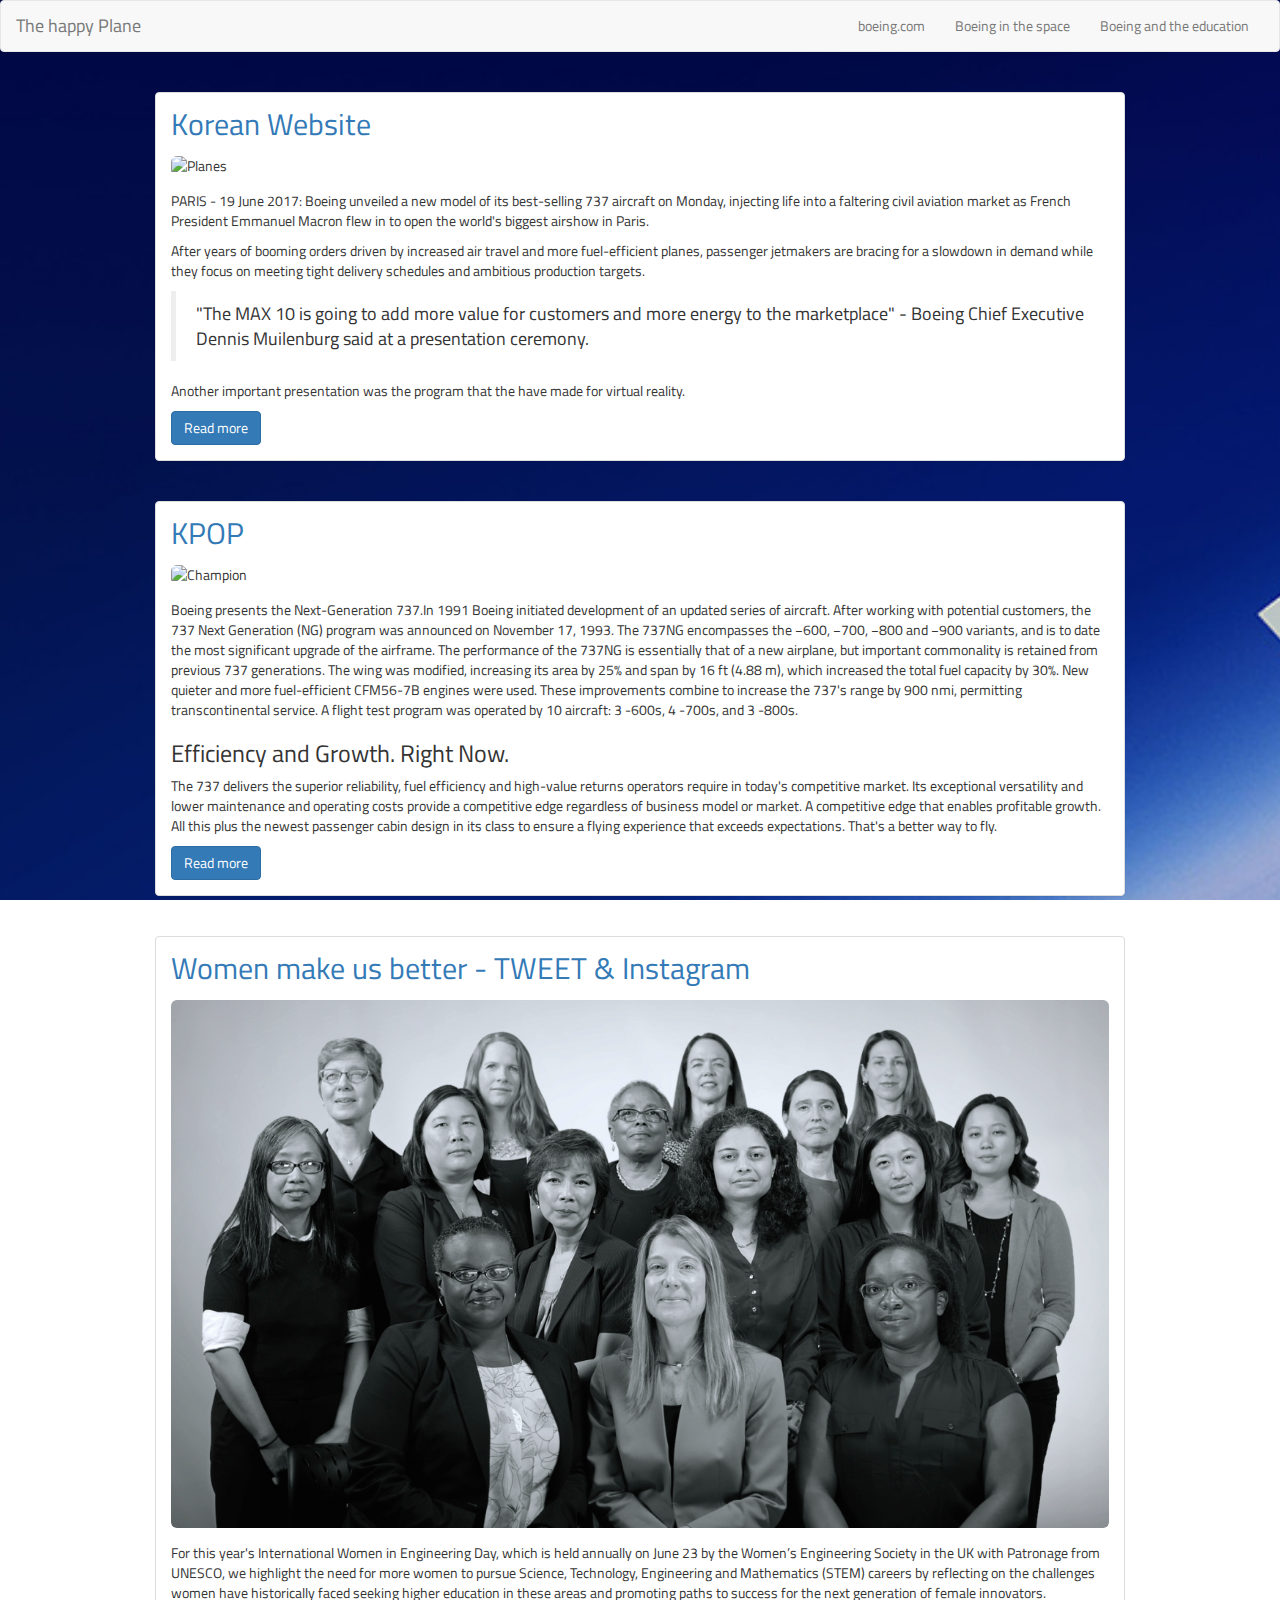
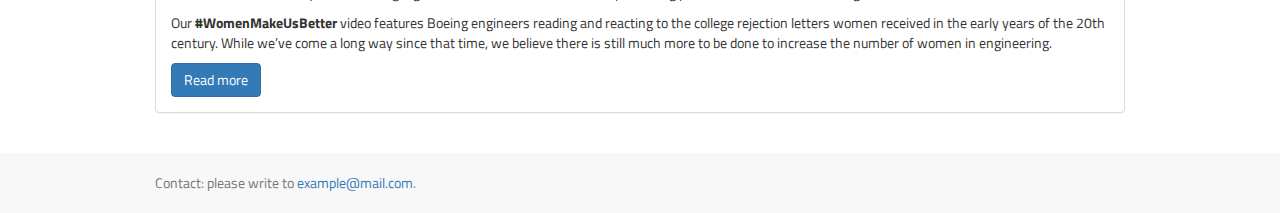
==== index.html @ 5ed37708 "Add files via upload" ====
<!DOCTYPE html>
<html> 
	<head>
		<meta charset="UTF-8">
		<title>Page Title</title>
		<!-- Defines the scale of the page -->
		<meta name="viewport" content="width=device-width, initial-scale=1">
		
		<!-- Latest compiled and minified Bootsttrap CSS -->
		<link rel="stylesheet" href="https://maxcdn.bootstrapcdn.com/bootstrap/3.3.6/css/bootstrap.min.css">

		<!-- Custom styles -->
		<link rel="stylesheet" type="text/css" href="css/styles.css">

		<!--jQuery library, required for botstrap -->
		<script src="https://ajax.googleapis.com/ajax/libs/jquery/1.12.2/jquery.min.js"></script>

		<!-- Latest compiled and minified Bootstrap JavaScript -->
		<script src="https://maxcdn.bootstrapcdn.com/bootstrap/3.3.6/js/bootstrap.min.js"></script>

		<!-- Defines a client-side script -->
		<script type="text/javascript" src="js/script.js"></script>

		<!-- Include a google font -->
		<link href='https://fonts.googleapis.com/css?family=Titillium+Web:400,200,200italic,300,300italic,900,700italic,600italic,400italic,600,700' rel='stylesheet' type='text/css'>
	</head>
	
	<body>

		<!-- WRAP is part of the sticky footer example -->
		<!-- found at https://getbootstrap.com/2.3.2/examples/sticky-footer-navbar.html -->
		<div class="wrap">
			<header>
				<!-- Found at https://getbootstrap.com/components/#navbar -->
				<nav class="navbar navbar-default">
					<div class="container-fluid">
						<!-- Brand and toggle get grouped for better mobile display -->
						<div class="navbar-header">
							<button type="button" class="navbar-toggle collapsed" data-toggle="collapse" data-target="#bs-example-navbar-collapse-1" aria-expanded="false">
								<span>MENU</span>
							</button>
							<a class="navbar-brand" href="index.html">The happy Plane</a>
						</div>

						<div class="collapse navbar-collapse" id="bs-example-navbar-collapse-1">
							<ul class="nav navbar-nav navbar-right">
								<li><a href="http://www.boeing.com/">boeing.com</a></li>
								<li><a href="http://www.boeing.com/space/">Boeing in the space</a></li>
								<li><a href="http://www.boeing.com/principles/education.page">Boeing and the education</a></li>
							</ul>
						</div>
					</div>
				</nav>
			</header>

			<div class="main-content">
				<div class="container">

					<!-- Bootstrap panel explained here -->
					<!-- http://www.w3schools.com/bootstrap/bootstrap_panels.asp -->
					<div class="panel panel-default">
						<div class="panel-body">
							<a href="post-01.html">
								<h2>Korean Website</h2>
							</a>

							<img class="img-responsive img-rounded" src="https://www.thetimes.co.uk/imageserver/image/%2Fmethode%2Fsundaytimes%2Fprod%2Fweb%2Fbin%2F2ac6efac-43c8-11ec-b414-b1f6389ab345.jpg?crop=4848%2C3232%2C0%2C0&resize=1770" alt="Planes">

							<p>PARIS - 19 June 2017: Boeing unveiled a new model of its best-selling 737 aircraft on Monday, injecting life into a faltering civil aviation market as French President Emmanuel Macron flew in to open the world's biggest airshow in Paris. </p>

							<p>After years of booming orders driven by increased air travel and more fuel-efficient planes, passenger jetmakers are bracing for a slowdown in demand while they focus on meeting tight delivery schedules and ambitious production targets.</p>
							
							<blockquote>"The MAX 10 is going to add more value for customers and more energy to the marketplace" - Boeing Chief Executive Dennis Muilenburg said at a presentation ceremony.</blockquote>
							

							<p>Another important presentation was the program that the have made for virtual reality.</p>

							<a href="post-01.html" class="btn btn-primary">Read more</a>
						</div>
					</div>

					<div class="panel panel-default">
						<div class="panel-body">
							<a href="post-02.html">
								<h2>KPOP</h2>
							</a>
							
							<img class="img-responsive img-rounded" src="https://i.pinimg.com/originals/02/ee/7e/02ee7e4b0c80ebd84d556806e48e6796.jpg" alt="Champion">

							<p>Boeing presents the Next-Generation 737.In 1991 Boeing initiated development of an updated series of aircraft. After working with potential customers, the 737 Next Generation (NG) program was announced on November 17, 1993. The 737NG encompasses the −600, −700, −800 and −900 variants, and is to date the most significant upgrade of the airframe. The performance of the 737NG is essentially that of a new airplane, but important commonality is retained from previous 737 generations. The wing was modified, increasing its area by 25% and span by 16 ft (4.88 m), which increased the total fuel capacity by 30%. New quieter and more fuel-efficient CFM56-7B engines were used. These improvements combine to increase the 737's range by 900 nmi, permitting transcontinental service. A flight test program was operated by 10 aircraft: 3 -600s, 4 -700s, and 3 -800s.</p>

							<h3>Efficiency and Growth. Right Now.</h3>

							<p>The 737 delivers the superior reliability, fuel efficiency and high-value returns operators require in today's competitive market. Its exceptional versatility and lower maintenance and operating costs provide a competitive edge regardless of business model or market. A competitive edge that enables profitable growth. All this plus the newest passenger cabin design in its class to ensure a flying experience that exceeds expectations. That's a better way to fly.</p>

							<a href="post-02.html" class="btn btn-primary">Read more</a>
						</div>
					</div>

					<div class="panel panel-default">
						<div class="panel-body">
							<a href="post-03.html">
								<h2>Women make us better - TWEET & Instagram</h2>
							</a>

							<img class="img-responsive img-rounded" src="assets/img/post003-image001.jpg" alt="Champion">


							<p>For this year's International Women in Engineering Day, which is held annually on June 23 by the Women’s Engineering Society in the UK with Patronage from UNESCO, we highlight the need for more women to pursue Science, Technology, Engineering and Mathematics (STEM) careers by reflecting on the challenges women have historically faced seeking higher education in these areas and promoting paths to success for the next generation of female innovators.</p>

							<p>Our <strong>#WomenMakeUsBetter</strong> video features Boeing engineers reading and reacting to the college rejection letters women received in the early years of the 20th century. While we’ve come a long way since that time, we believe there is still much more to be done to increase the number of women in engineering.</p>
	
							<a href="post-03.html" class="btn btn-primary">Read more</a>
						</div>
					</div>
				</div>
			</div>
		</div>

		<footer class="footer">
			<div class="container">
				<p class="text-muted">Contact: please write to <a href="mailto:example@mail.com">example@mail.com</a>.</p>
			</div>
		</footer>

	</body>
</html>
---- css/styles.css ----
/* Custom Styles */

*{
	font-family: 'Titillium Web', sans-serif;
}

body{
	background-image: url("../assets/img/website-background.jpg");
	background-attachment: fixed;
	background-repeat: no-repeat;
	background-position: center;
    background-size: cover;
}

h2{
	margin-top: 0px;
    margin-bottom: 15px;
}

img{
	margin-bottom: 15px;
}

/* Sticky footer styles */

html, body {
	height: 100%;
}

.wrap {
	min-height: 100%;
	height: auto !important;
	height: 100%;
}
.footer {
	height: 60px;
	padding-top: 20px;
	background-color: #f8f8f8;
    border-color: #e7e7e7;
}

div.panel{
	margin-top: 20px;
	margin-bottom: 40px;
}

/* reduce container with*/
@media (min-width: 1200px){
	.container {
    	width: 1000px;
	}
}
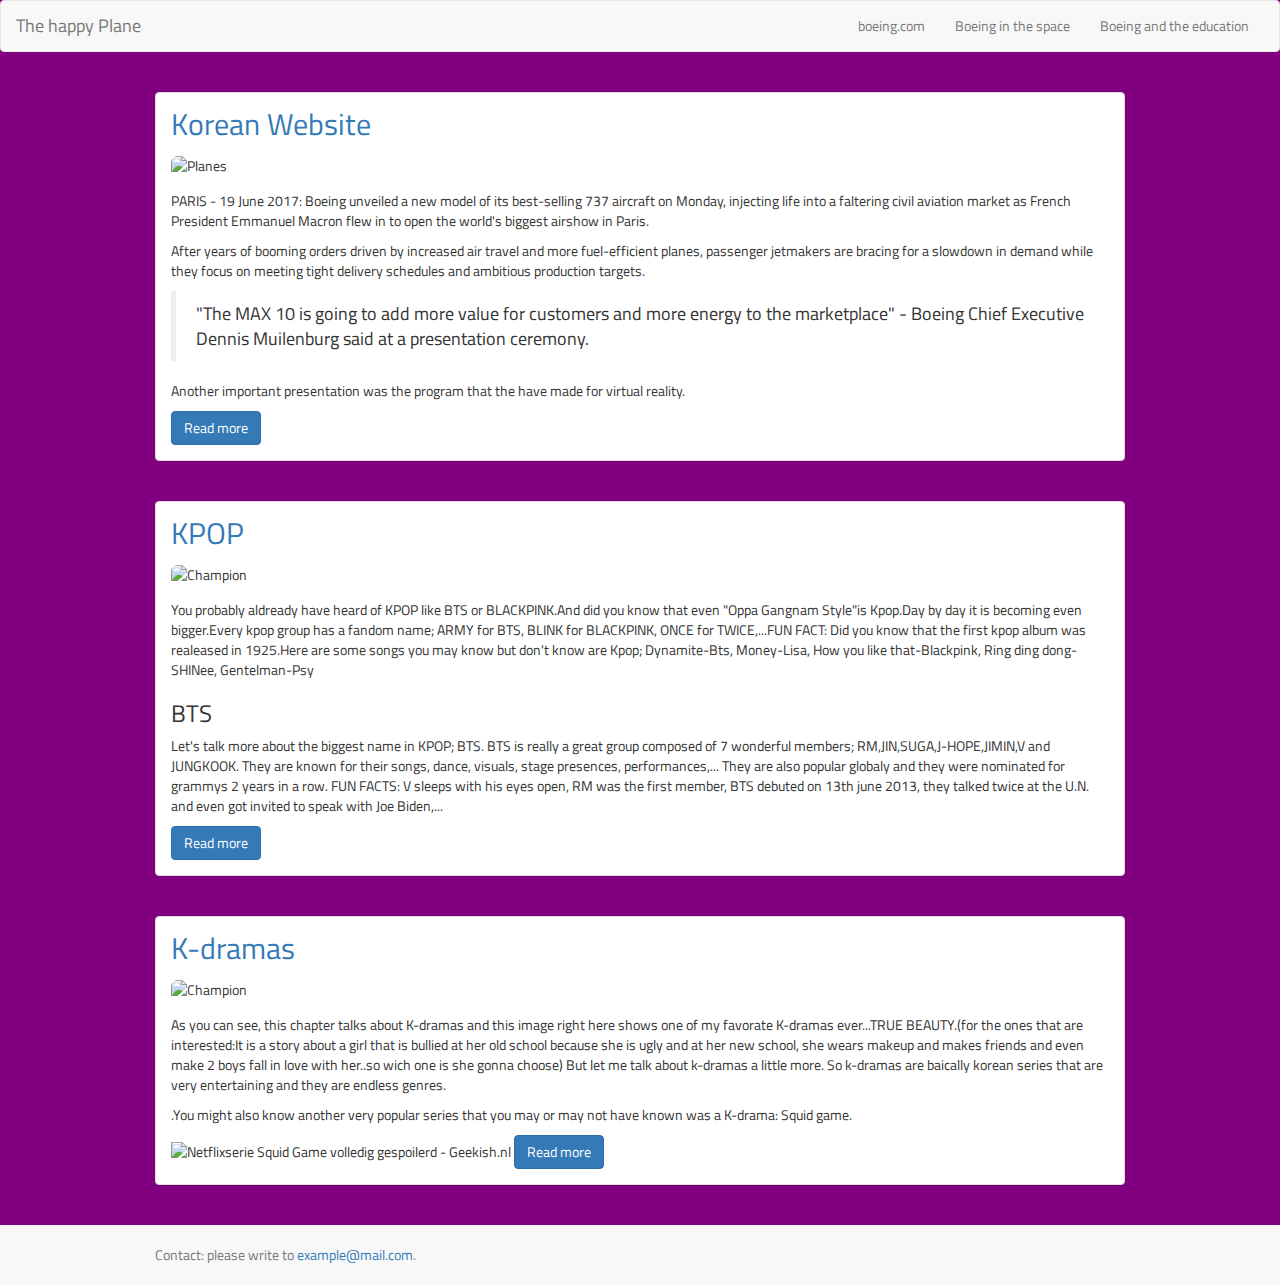
==== commit 4b503744: "Add files via upload" ====
--- a/index.html
+++ b/index.html
@@ -87,11 +87,14 @@
 							
 							<img class="img-responsive img-rounded" src="https://i.pinimg.com/originals/02/ee/7e/02ee7e4b0c80ebd84d556806e48e6796.jpg" alt="Champion">
 
-							<p>Boeing presents the Next-Generation 737.In 1991 Boeing initiated development of an updated series of aircraft. After working with potential customers, the 737 Next Generation (NG) program was announced on November 17, 1993. The 737NG encompasses the −600, −700, −800 and −900 variants, and is to date the most significant upgrade of the airframe. The performance of the 737NG is essentially that of a new airplane, but important commonality is retained from previous 737 generations. The wing was modified, increasing its area by 25% and span by 16 ft (4.88 m), which increased the total fuel capacity by 30%. New quieter and more fuel-efficient CFM56-7B engines were used. These improvements combine to increase the 737's range by 900 nmi, permitting transcontinental service. A flight test program was operated by 10 aircraft: 3 -600s, 4 -700s, and 3 -800s.</p>
+							<p>You probably aldready have heard of KPOP like BTS or BLACKPINK.And did you know that even "Oppa Gangnam Style"is Kpop.Day by day it is becoming even bigger.Every kpop group has a fandom name; ARMY for BTS, BLINK for BLACKPINK, ONCE for TWICE,...FUN FACT: Did you know that the first kpop album was realeased in 1925.Here are some songs you may know but don't know are Kpop; Dynamite-Bts, Money-Lisa, How you like that-Blackpink, Ring ding dong-SHINee, Gentelman-Psy</p>
 
-							<h3>Efficiency and Growth. Right Now.</h3>
+							<h3> BTS </h3>
 
-							<p>The 737 delivers the superior reliability, fuel efficiency and high-value returns operators require in today's competitive market. Its exceptional versatility and lower maintenance and operating costs provide a competitive edge regardless of business model or market. A competitive edge that enables profitable growth. All this plus the newest passenger cabin design in its class to ensure a flying experience that exceeds expectations. That's a better way to fly.</p>
+							<p>Let's talk more about the biggest name in KPOP; BTS. 
+							BTS is really a great group composed of 7 wonderful members; RM,JIN,SUGA,J-HOPE,JIMIN,V and JUNGKOOK. They are known for their songs, dance, visuals, stage presences, performances,...
+							They are also popular globaly and they were nominated for grammys 2 years in a row.
+							FUN FACTS: V sleeps with his eyes open, RM was the first member, BTS debuted on 13th june 2013, they talked twice at the U.N. and even got invited to speak with Joe Biden,...</p>
 
 							<a href="post-02.html" class="btn btn-primary">Read more</a>
 						</div>
@@ -100,16 +103,18 @@
 					<div class="panel panel-default">
 						<div class="panel-body">
 							<a href="post-03.html">
-								<h2>Women make us better - TWEET & Instagram</h2>
+								<h2>K-dramas</h2>
 							</a>
 
-							<img class="img-responsive img-rounded" src="assets/img/post003-image001.jpg" alt="Champion">
+							<img class="img-responsive img-rounded" src="https://v-phinf.pstatic.net/20201209_194/16074957331981y8eF_JPEG/cropped_band_crop_2020-12-09_1230050.jpg?type=w1000" alt="Champion">
 
 
-							<p>For this year's International Women in Engineering Day, which is held annually on June 23 by the Women’s Engineering Society in the UK with Patronage from UNESCO, we highlight the need for more women to pursue Science, Technology, Engineering and Mathematics (STEM) careers by reflecting on the challenges women have historically faced seeking higher education in these areas and promoting paths to success for the next generation of female innovators.</p>
+							<p>As you can see, this chapter talks about K-dramas and this image right here shows one of my favorate K-dramas ever...TRUE BEAUTY.(for the ones that are interested:It is a story about a girl that is bullied at her old school because she is ugly and at her new school, she wears makeup and makes friends and even make 2 boys fall in love with her..so wich one is she gonna choose) But let me talk about k-dramas a little more. So k-dramas are baically korean series that are very entertaining and they are endless genres. 
+							 </p>
+							
+							<p>.You might also know another very popular series that you may or may not have known was a K-drama: Squid game.</p>
 
-							<p>Our <strong>#WomenMakeUsBetter</strong> video features Boeing engineers reading and reacting to the college rejection letters women received in the early years of the 20th century. While we’ve come a long way since that time, we believe there is still much more to be done to increase the number of women in engineering.</p>
-	
+<img src="https://www.geekish.nl/wp-content/uploads/2021/10/Squidgameheader.jpeg" jsaction="load:XAeZkd;" jsname="HiaYvf" class="n3VNCb KAlRDb" alt="Netflixserie Squid Game volledig gespoilerd - Geekish.nl" data-noaft="1" style="width: 433px; height: 324.75px; margin: 0px;">	
 							<a href="post-03.html" class="btn btn-primary">Read more</a>
 						</div>
 					</div>
--- a/css/styles.css
+++ b/css/styles.css
@@ -5,7 +5,8 @@
 }
 
 body{
-	background-image: url("../assets/img/website-background.jpg");
+	//background-image: url("../assets/img/website-background.jpg");
+	background-color: purple;
 	background-attachment: fixed;
 	background-repeat: no-repeat;
 	background-position: center;
